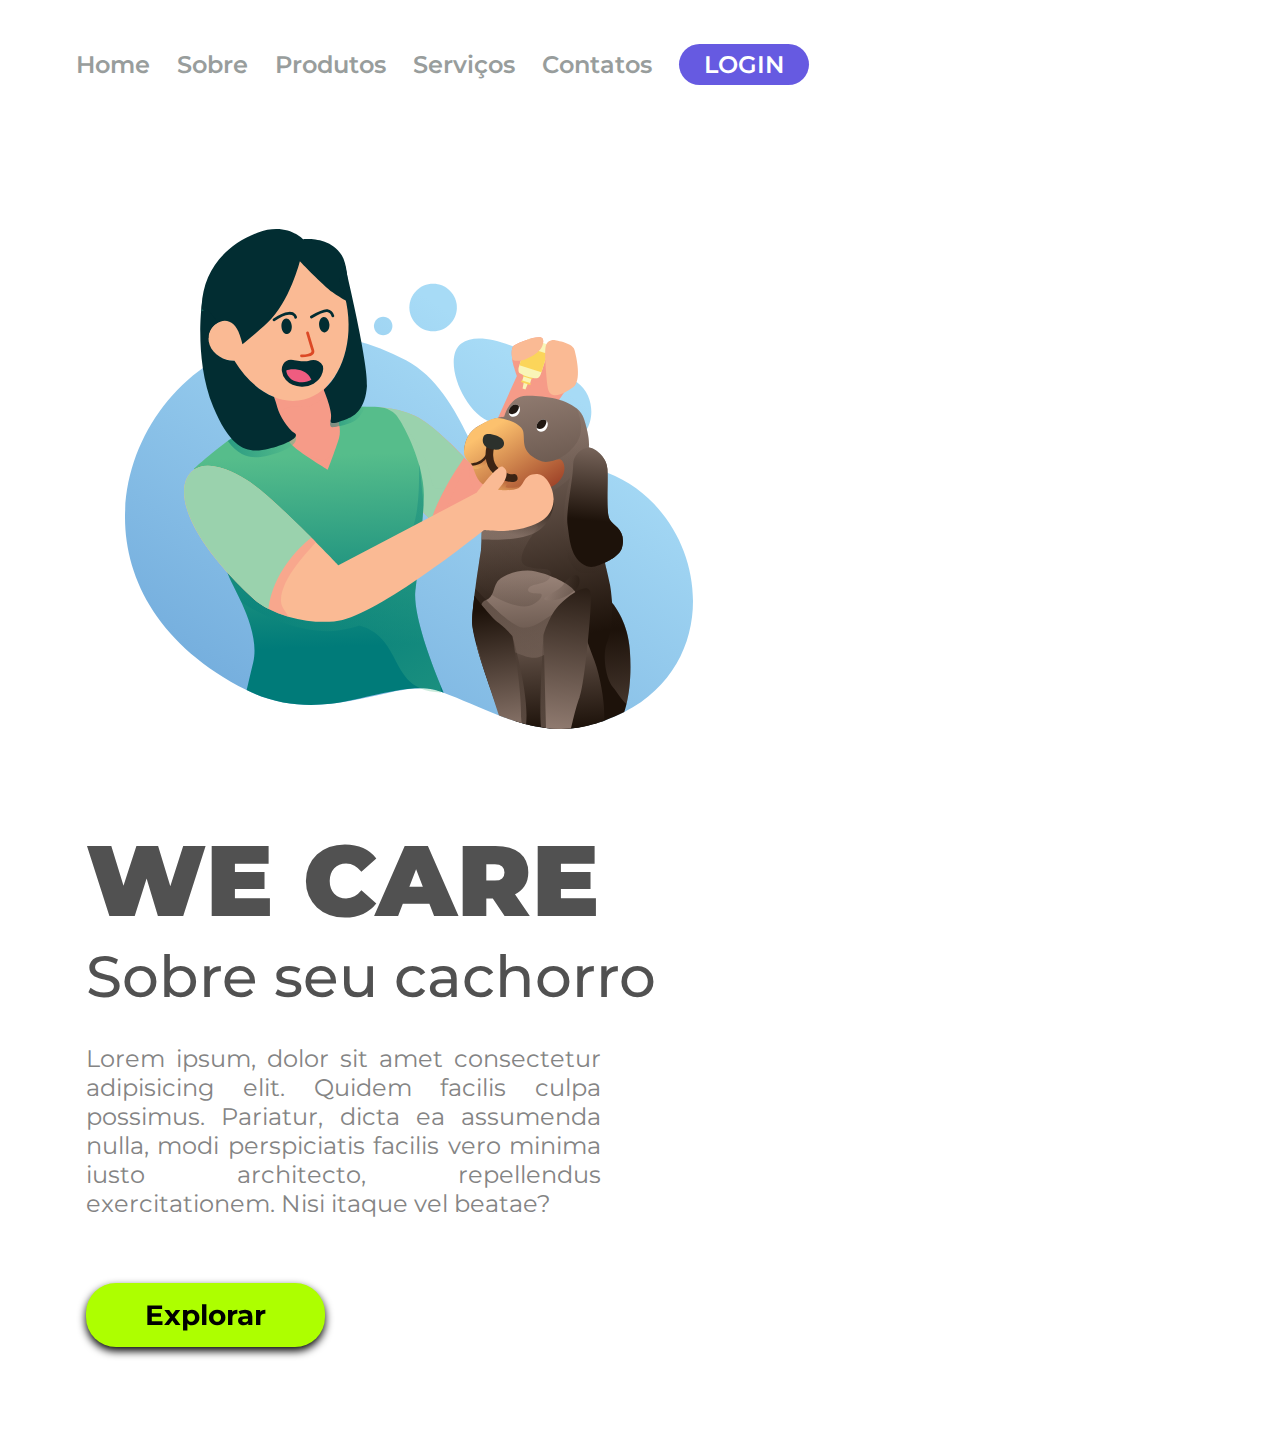
==== CSS/AULA1/index.html @ cae32d17 "Primeiro commit - projeto aula 1 DevClub" ====
<!DOCTYPE html>
<html lang="pt-br">

<head>
    <meta charset="UTF-8">
    <meta name="viewport" cont ent="width=device-width, initial-scale=1.0">
    <title>We care</title>
    <link rel="stylesheet" href="style.css">
    <link rel="preconnect" href="https://fonts.googleapis.com">
    <link rel="preconnect" href="https://fonts.gstatic.com" crossorigin>
    <link href="https://fonts.googleapis.com/css2?family=Montserrat:wght@400;500;600;700;900&display=swap"
        rel="stylesheet">
</head>

<body>
    <header>
        <a class="link-header">Home</a>
        <a class="link-header">Sobre</a>
        <a class="link-header">Produtos</a>
        <a class="link-header">Serviços</a>
        <a class="link-header">Contatos</a>
        <button class="button-header">LOGIN</button>
    </header>
    <main>

        <img class="img-logo" src="./we-care.svg" alt="we-care-logo">

        <section>
            <h1>WE CARE</h1>

            <h2>Sobre seu cachorro</h2>

            <p>Lorem ipsum, dolor sit amet consectetur adipisicing elit. Quidem facilis culpa possimus. Pariatur, dicta
                ea
                assumenda nulla, modi perspiciatis facilis vero minima iusto architecto, repellendus exercitationem.
                Nisi
                itaque vel beatae?</p>

            <button class="button-main">Explorar</button>
        </section>
    </main>
</body>

</html>
---- CSS/AULA1/style.css ----
* {
    font-family: 'Montserrat', sans-serif;
    margin: 0;
    padding: 0;
    box-sizing: border-box;
}

.img-logo {
    width: 568px;
    height: 500px;
    margin-left: 125px;
    display: inline-block;
}

header {
    margin: 44px 0 144px 76px;
    /*formato relogio*/
}

.link-header {
    font-weight: 600;
    font-size: 24px;
    line-height: normal;
    color: #989D9C;
    cursor: pointer;
    margin-right: 23px;
}

.button-header {
    background: #665AE1;
    border-radius: 20.5px;
    width: 130px;
    height: 41px;
    border: none;
    font-weight: 600;
    font-size: 24px;
    line-height: 29px;
    cursor: pointer;
    color: #FFF;
}

section {
    display: inline-block;
    margin: 86px;
}

h1 {
    color: #515151;
    font-size: 100px;
    font-style: normal;
    font-weight: 900;
    line-height: normal;
}

h2 {
    color: #515151;
    font-size: 58px;
    font-style: normal;
    font-weight: 500;
    line-height: normal;
}

p {
    color: #848484;
    font-size: 24px;
    font-style: normal;
    font-weight: 400;
    line-height: normal;
    width: 515px;
    text-align: justify;
    margin-bottom: 65px;
    margin-top: 32px;
}

.button-main {
    border-radius: 30px;
    background: #ADFF00;
    width: 239px;
    height: 64px;
    font-size: 28px;
    font-style: normal;
    font-weight: 700;
    line-height: normal;
    border: none;
    cursor: pointer;
    filter: drop-shadow(0px 4px 4px #000 );
    color: #000;
}
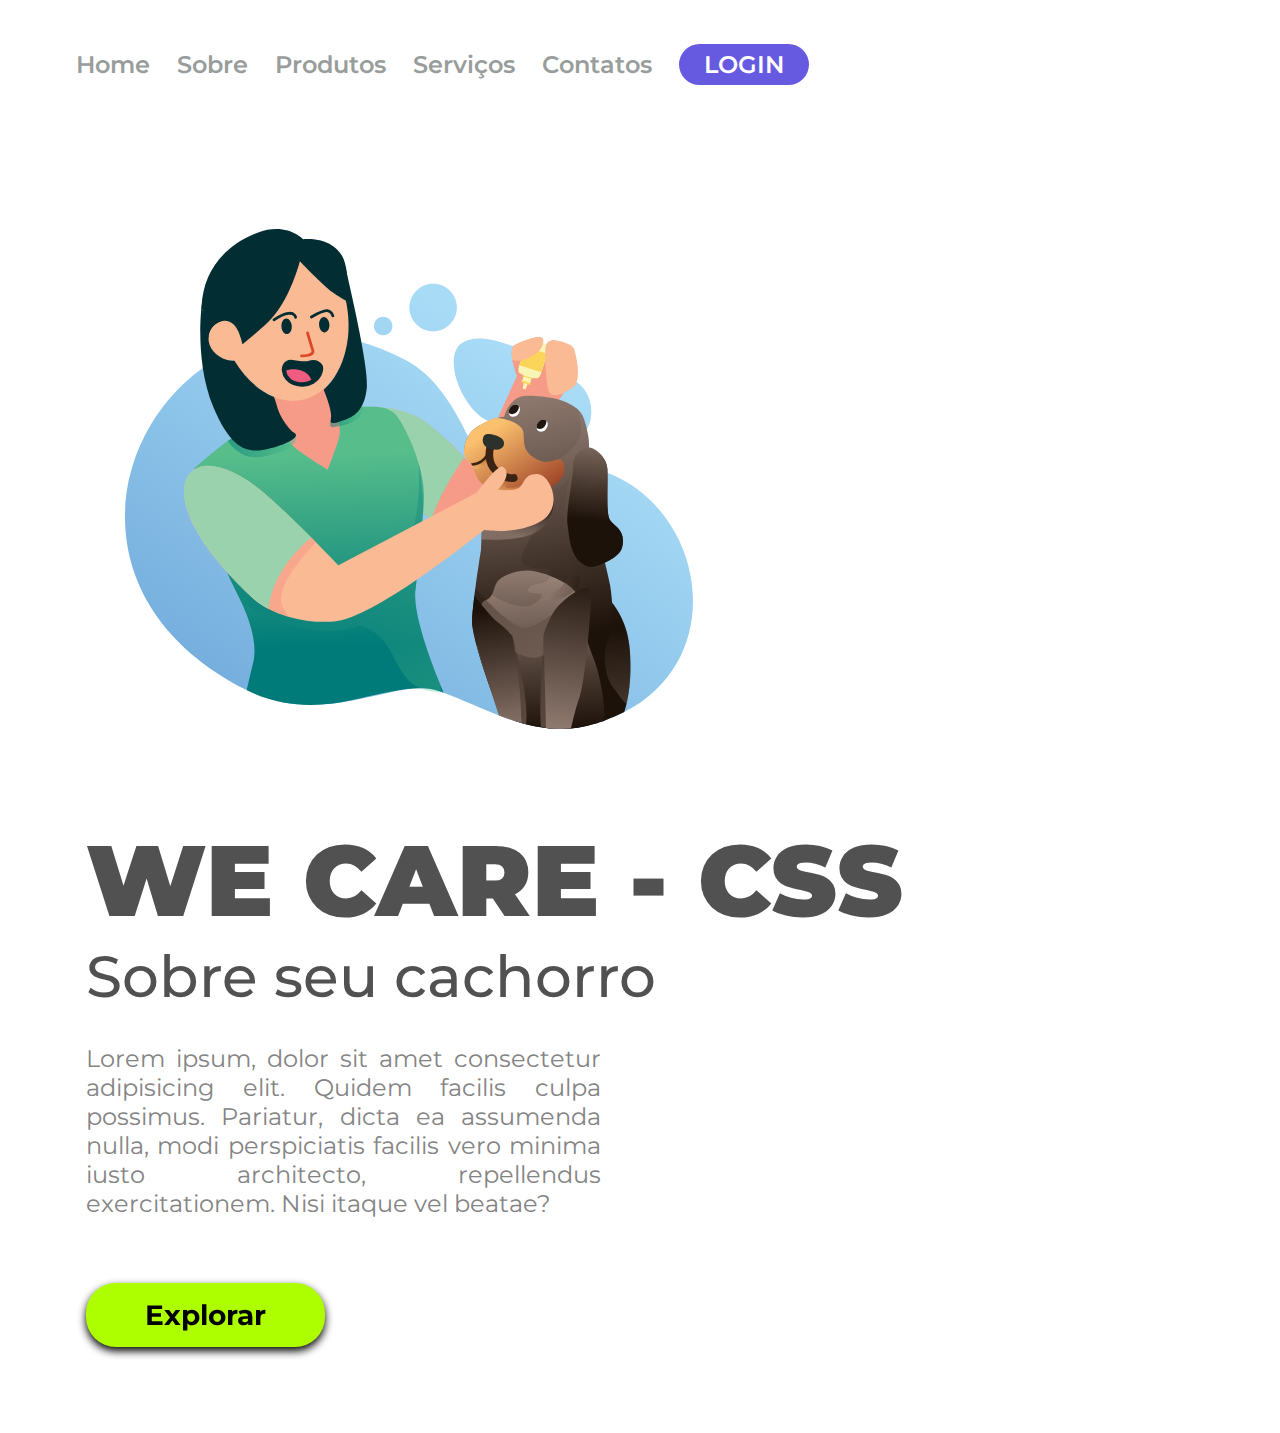
==== commit 21edfd8f: "Alteracao de tittle" ====
--- a/CSS/AULA1/index.html
+++ b/CSS/AULA1/index.html
@@ -26,7 +26,7 @@
         <img class="img-logo" src="./we-care.svg" alt="we-care-logo">
 
         <section>
-            <h1>WE CARE</h1>
+            <h1>WE CARE - CSS</h1>
 
             <h2>Sobre seu cachorro</h2>
 
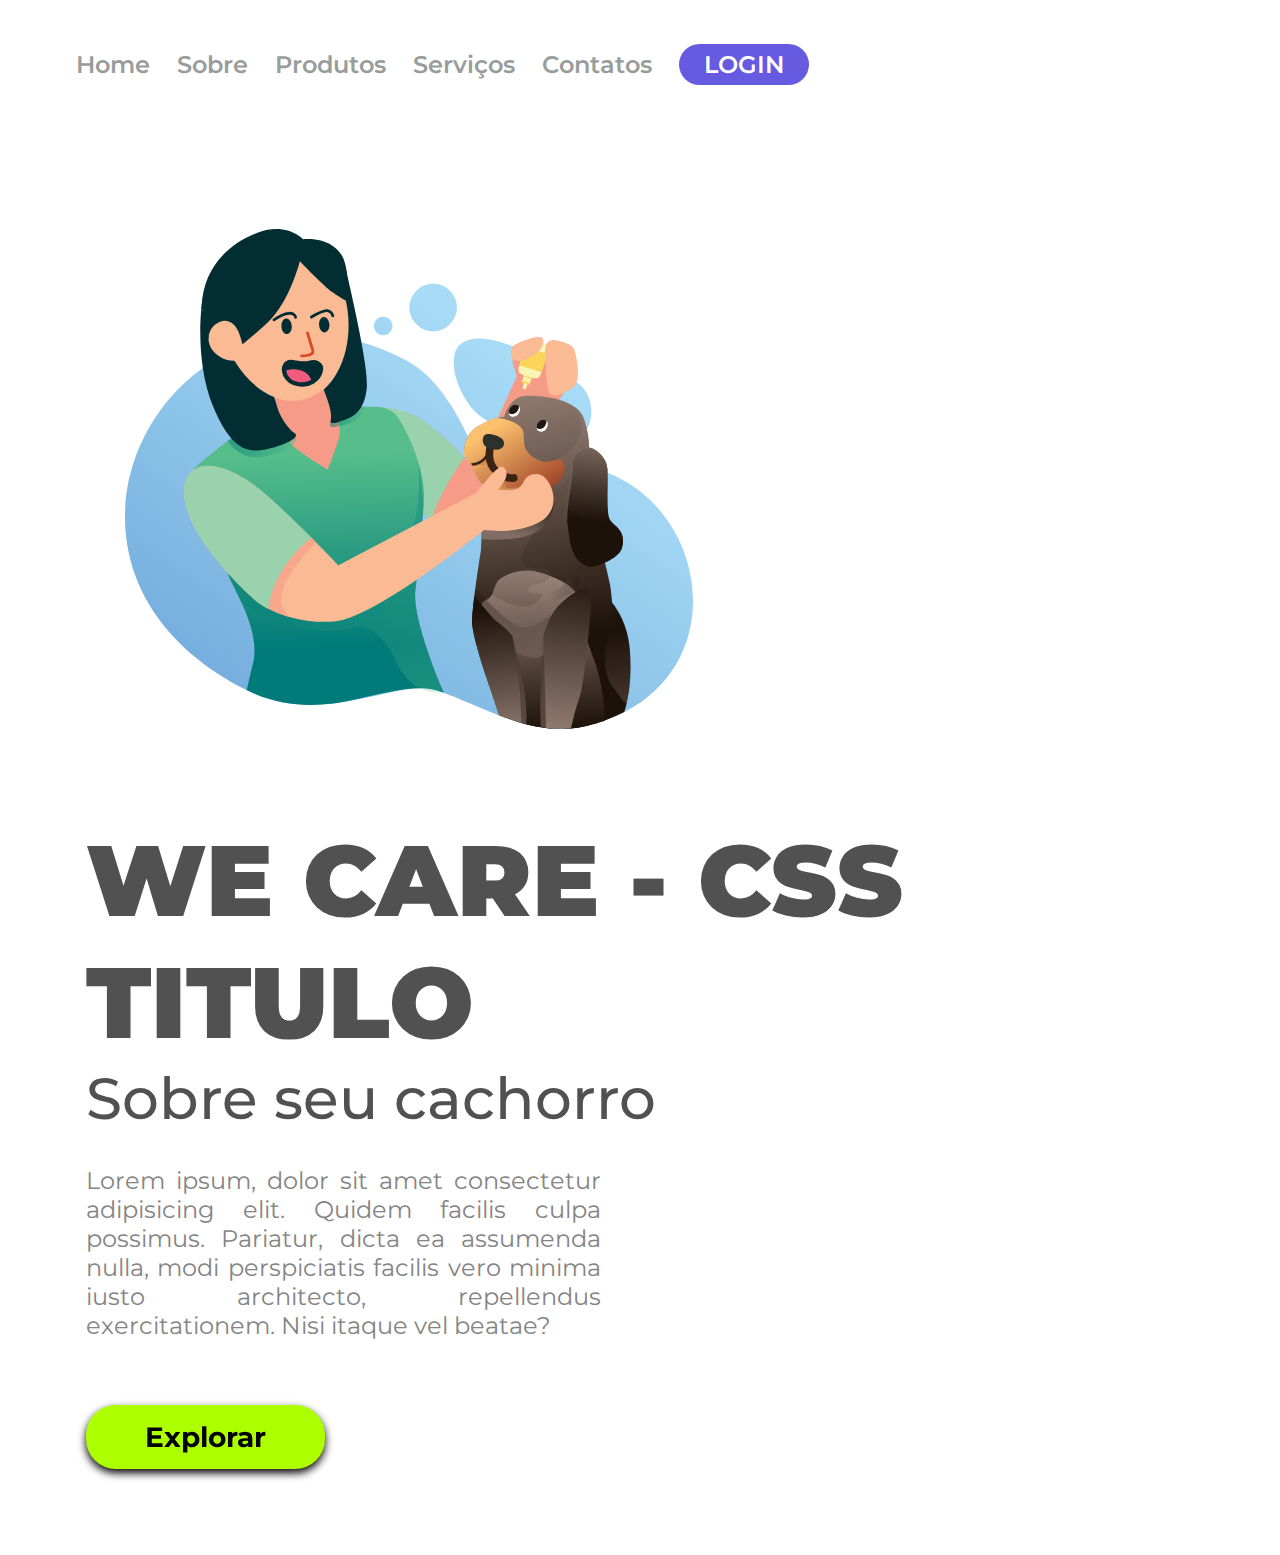
==== commit 505db0fd: "Alteracao H1 Titulo" ====
--- a/CSS/AULA1/index.html
+++ b/CSS/AULA1/index.html
@@ -26,7 +26,7 @@
         <img class="img-logo" src="./we-care.svg" alt="we-care-logo">
 
         <section>
-            <h1>WE CARE - CSS</h1>
+            <h1>WE CARE - CSS TITULO</h1>
 
             <h2>Sobre seu cachorro</h2>
 
@@ -41,4 +41,4 @@
     </main>
 </body>
 
-</html>+</html>
